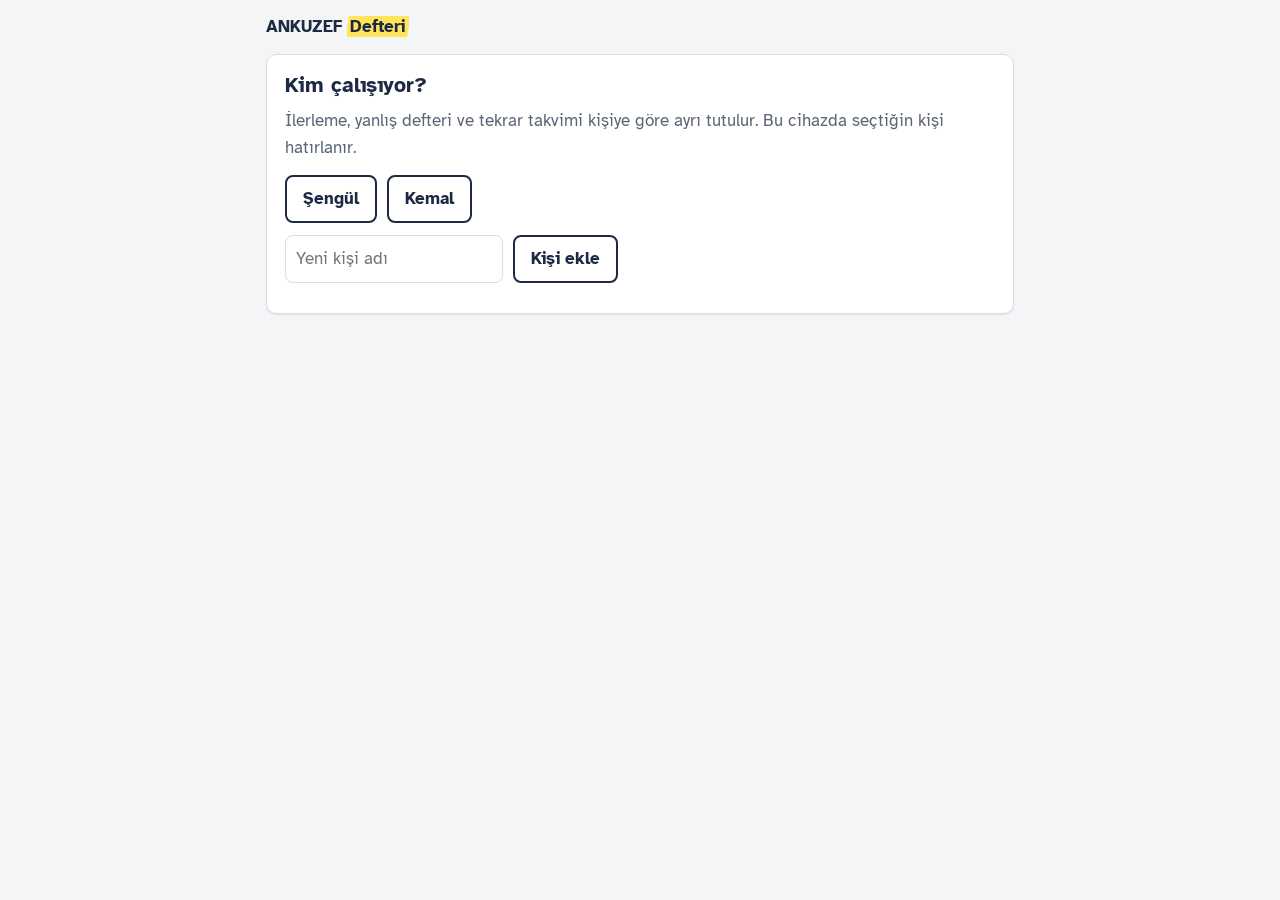
==== public/index.html @ f685be06 "ANKUZEF Defteri: motor, Veri ve İş Analitiği vize (B1–3), çıkmış 2025-26 Güz Vize, 2 tahmini deneme," ====
<!doctype html>
<html lang="tr">
<head>
<meta charset="utf-8">
<meta name="viewport" content="width=device-width, initial-scale=1">
<meta name="robots" content="noindex, nofollow">
<title>ANKUZEF Defteri</title>
<link rel="preconnect" href="https://fonts.googleapis.com"><link rel="preconnect" href="https://fonts.gstatic.com" crossorigin>
<link href="https://fonts.googleapis.com/css2?family=Atkinson+Hyperlegible:ital,wght@0,400;0,700;1,400&display=swap" rel="stylesheet">
<link rel="stylesheet" href="ortak/defter.css">
<script src="ortak/defter.js" defer></script>
</head>
<body data-sayfa="ana"><div id="uygulama"></div></body>
</html>
---- public/ortak/defter.css ----
/* ANKUZEF Defteri — ortak stil
   Fikir: sınav kâğıdındaki fosforlu kalem. Mürekkep mavisi yazı, serin kâğıt zemin,
   sarı fosfor yalnızca doğru cevapta ve vurguda. */
:root {
  --kagit: #f3f5f7;
  --yuzey: #ffffff;
  --murekkep: #1e2a44;
  --soluk: #5b6577;
  --cizgi: #d9dee6;
  --fosfor: #ffe45c;
  --fosfor-koyu: #f2c200;
  --dogru: #1f7a62;
  --dogru-zemin: #e3f3ed;
  --yanlis: #b8392f;
  --yanlis-zemin: #fbe9e7;
  --vurgu: #2f56c7;
  --golge: 0 1px 2px rgba(30, 42, 68, .08);
  --r: 10px;
  color-scheme: light;
}
@media (prefers-color-scheme: dark) {
  :root:not([data-theme="light"]) {
    --kagit: #141922; --yuzey: #1c2330; --murekkep: #e6e9ef; --soluk: #9aa4b5; --cizgi: #2e3747;
    --fosfor: #d9bd2e; --fosfor-koyu: #e8c93a; --dogru: #5cc5a2; --dogru-zemin: #173129;
    --yanlis: #f08a80; --yanlis-zemin: #3a1f1d; --vurgu: #8fa9ff; --golge: none; color-scheme: dark;
  }
}
:root[data-theme="dark"] {
  --kagit: #141922; --yuzey: #1c2330; --murekkep: #e6e9ef; --soluk: #9aa4b5; --cizgi: #2e3747;
  --fosfor: #d9bd2e; --fosfor-koyu: #e8c93a; --dogru: #5cc5a2; --dogru-zemin: #173129;
  --yanlis: #f08a80; --yanlis-zemin: #3a1f1d; --vurgu: #8fa9ff; --golge: none; color-scheme: dark;
}

* { box-sizing: border-box; }
html { -webkit-text-size-adjust: 100%; }
body {
  margin: 0; background: var(--kagit); color: var(--murekkep);
  font-family: "Atkinson Hyperlegible", system-ui, sans-serif; font-size: 17px; line-height: 1.55;
}
a { color: var(--vurgu); }
button, input, select { font: inherit; color: inherit; }
:focus-visible { outline: 3px solid var(--vurgu); outline-offset: 2px; }
h1, h2, h3 { line-height: 1.2; margin: 0 0 .5em; }
h1 { font-size: 1.75rem; } h2 { font-size: 1.3rem; } h3 { font-size: 1.08rem; }
p { margin: 0 0 .8em; }
.sayfa { max-width: 780px; margin: 0 auto; padding: 0 16px 80px; }
.soluk { color: var(--soluk); }
.kucuk { font-size: .9rem; }

/* Üst şerit */
.ust {
  display: flex; align-items: center; gap: 12px; padding: 14px 16px; max-width: 780px; margin: 0 auto;
}
.ust .logo { font-weight: 700; text-decoration: none; color: var(--murekkep); font-size: 1.05rem; }
.ust .logo b { background: linear-gradient(100deg, transparent 2%, var(--fosfor) 4%, var(--fosfor) 96%, transparent 98%); padding: 0 .2em; }
.ust .bosluk { flex: 1; }
.profil-cip {
  border: 1px solid var(--cizgi); background: var(--yuzey); border-radius: 999px; padding: 4px 12px; cursor: pointer;
}

/* Fosfor vurgu: yalnızca anlamlı yerlerde */
.fosfor { background: linear-gradient(100deg, transparent 1%, var(--fosfor) 3%, var(--fosfor) 97%, transparent 99%); padding: 0 .15em; border-radius: 2px; color: #1e2a44; }

/* Kutular */
.kutu { background: var(--yuzey); border: 1px solid var(--cizgi); border-radius: var(--r); padding: 18px; margin: 0 0 16px; box-shadow: var(--golge); }
.satirlar { list-style: none; padding: 0; margin: 0 0 16px; border: 1px solid var(--cizgi); border-radius: var(--r); background: var(--yuzey); overflow: hidden; }
.satirlar > li + li { border-top: 1px solid var(--cizgi); }
.satir { display: flex; align-items: center; gap: 14px; padding: 14px 16px; text-decoration: none; color: inherit; }
.satir:hover { background: color-mix(in srgb, var(--fosfor) 14%, transparent); }
.satir .ad { font-weight: 700; }
.satir .alt { color: var(--soluk); font-size: .9rem; }
.satir .sag { margin-left: auto; text-align: right; white-space: nowrap; font-size: .9rem; color: var(--soluk); }
.satir.kapali { opacity: .55; pointer-events: none; }
.no { display: inline-grid; place-items: center; min-width: 2em; height: 2em; border-radius: 50%; border: 2px solid var(--murekkep); font-weight: 700; }

.cubuk { height: 8px; background: var(--cizgi); border-radius: 4px; overflow: hidden; position: relative; }
.cubuk > i { display: block; height: 100%; background: var(--dogru); }
.hedef { position: relative; height: 14px; background: var(--cizgi); border-radius: 7px; margin: 8px 0 4px; }
.hedef > i { position: absolute; inset: 0 auto 0 0; background: var(--murekkep); border-radius: 7px; }
.hedef > s { position: absolute; top: -5px; bottom: -5px; left: 75%; width: 3px; background: var(--fosfor-koyu); text-decoration: none; }

/* Düğmeler */
.dugme {
  display: inline-flex; align-items: center; justify-content: center; gap: 6px; border: 2px solid var(--murekkep);
  background: var(--murekkep); color: var(--kagit); border-radius: 8px; padding: 9px 16px; font-weight: 700; cursor: pointer; text-decoration: none; min-height: 44px;
}
.dugme.ikincil { background: transparent; color: var(--murekkep); }
.dugme.kucuk { padding: 4px 10px; min-height: 34px; font-size: .9rem; }
.dugme:disabled { opacity: .45; cursor: default; }
.dugmeler { display: flex; flex-wrap: wrap; gap: 10px; margin: 12px 0; }

/* Sekmeler */
.sekmeler { display: flex; gap: 4px; overflow-x: auto; border-bottom: 2px solid var(--cizgi); margin: 0 0 18px; scrollbar-width: none; }
.sekmeler button { border: 0; background: none; padding: 10px 12px; cursor: pointer; white-space: nowrap; color: var(--soluk); border-bottom: 3px solid transparent; margin-bottom: -2px; font-weight: 700; }
.sekmeler button[aria-selected="true"] { color: var(--murekkep); border-bottom-color: var(--murekkep); }

/* Soru */
.soru-ust { display: flex; flex-wrap: wrap; gap: 8px; align-items: center; color: var(--soluk); font-size: .88rem; margin-bottom: 8px; }
.etiket { border: 1px solid var(--cizgi); border-radius: 999px; padding: 1px 9px; background: var(--kagit); }
.etiket.cikmis { border-color: var(--murekkep); color: var(--murekkep); font-weight: 700; }
.etiket.tahmin { border-style: dashed; }
.soru-metin { font-weight: 700; font-size: 1.05rem; margin-bottom: 10px; }
.onculler { list-style: none; padding: 0; margin: 0 0 10px; }
.onculler li { padding: 3px 0 3px 2.2em; text-indent: -2.2em; }
.tablo-sar { overflow-x: auto; margin: 0 0 12px; }
table.veri { border-collapse: collapse; font-size: .95rem; min-width: 50%; }
table.veri th, table.veri td { border: 1px solid var(--cizgi); padding: 5px 9px; text-align: left; }
table.veri th { background: var(--kagit); }
.secenekler { list-style: none; padding: 0; margin: 0; display: grid; gap: 8px; }
.secenek {
  width: 100%; text-align: left; display: flex; gap: 10px; align-items: flex-start; padding: 10px 12px; border: 1.5px solid var(--cizgi);
  border-radius: 8px; background: var(--yuzey); cursor: pointer; min-height: 44px;
}
.secenek .harf { font-weight: 700; min-width: 1.4em; }
.secenek:hover:not(:disabled) { border-color: var(--murekkep); }
.secenek.secili { border-color: var(--murekkep); box-shadow: inset 0 0 0 1px var(--murekkep); }
.secenek:disabled { cursor: default; }
.secenek.dogru-sik .metin { position: relative; z-index: 0; }
.secenek.dogru-sik .metin::before {
  content: ""; position: absolute; z-index: -1; left: -.3em; right: -.3em; top: .05em; bottom: .05em; background: var(--fosfor);
  transform-origin: left center; animation: fosfor .45s ease-out both; border-radius: 3px; transform: skewX(-6deg);
}
.secenek.dogru-sik { border-color: var(--dogru); }
.secenek.dogru-sik .metin, .secenek.dogru-sik .harf { color: #1e2a44; }
.secenek.yanlis-sik { border-color: var(--yanlis); background: var(--yanlis-zemin); }
@keyframes fosfor { from { transform: skewX(-6deg) scaleX(0); } to { transform: skewX(-6deg) scaleX(1); } }
@media (prefers-reduced-motion: reduce) { .secenek.dogru-sik .metin::before { animation: none; } }
.geri { margin-top: 14px; padding: 14px; border-radius: 8px; border-left: 4px solid var(--dogru); background: var(--dogru-zemin); }
.geri.yanlis { border-left-color: var(--yanlis); background: var(--yanlis-zemin); }
.geri h3 { margin: 0 0 6px; }
.geri p:last-child { margin-bottom: 0; }
.not { border-left: 4px solid var(--fosfor-koyu); padding: 8px 12px; background: color-mix(in srgb, var(--fosfor) 18%, transparent); border-radius: 0 6px 6px 0; margin: 10px 0; font-size: .95rem; }
.adimlar { padding-left: 1.4em; margin: 6px 0; }
.adimlar li { margin-bottom: 4px; }
.ilerleme-yazi { display: flex; justify-content: space-between; color: var(--soluk); font-size: .9rem; margin-bottom: 6px; }
.sayac { font-variant-numeric: tabular-nums; font-weight: 700; }
.harita { display: flex; flex-wrap: wrap; gap: 6px; margin: 12px 0; }
.harita button { width: 38px; height: 38px; border-radius: 6px; border: 1.5px solid var(--cizgi); background: var(--yuzey); cursor: pointer; font-weight: 700; }
.harita button.dolu { background: var(--murekkep); color: var(--kagit); border-color: var(--murekkep); }
.harita button.simdi { outline: 3px solid var(--fosfor-koyu); }
.harita button.d { background: var(--dogru-zemin); border-color: var(--dogru); }
.harita button.y { background: var(--yanlis-zemin); border-color: var(--yanlis); }

/* Kart (önce hatırla, sonra aç) */
.kart { background: var(--yuzey); border: 1px solid var(--cizgi); border-radius: var(--r); padding: 22px 18px; min-height: 180px; box-shadow: var(--golge); }
.kart .kart-ad { font-size: 1.35rem; font-weight: 700; margin-bottom: 8px; }
.kart .gizli { color: var(--soluk); font-style: italic; }
.akil { display: inline-block; margin-top: 8px; font-weight: 700; }

/* Özet */
.ozet h3 { margin-top: 1em; }
.ozet ul { padding-left: 1.2em; margin: 0 0 .6em; }
.ozet li { margin-bottom: 4px; }
.sayfa-no { color: var(--soluk); font-size: .85rem; white-space: nowrap; }

/* Formül */
.formul { font-size: 1.12rem; padding: 10px 12px; background: var(--kagit); border-radius: 6px; margin: 6px 0; overflow-x: auto; white-space: nowrap; }
.frac { display: inline-flex; flex-direction: column; vertical-align: middle; text-align: center; margin: 0 .15em; }
.frac > span:first-child { border-bottom: 1.5px solid currentColor; padding: 0 .2em; }
.frac > span:last-child { padding: 0 .2em; }
.kok { border-top: 1.5px solid currentColor; padding: 0 .15em; }

/* Çiftler */
.cift-kutu { display: grid; grid-template-columns: 1fr 1fr; gap: 10px; margin-bottom: 12px; }
.cift-kutu > div { border: 1px solid var(--cizgi); border-radius: 8px; padding: 10px; background: var(--kagit); font-size: .95rem; }
@media (max-width: 560px) { .cift-kutu { grid-template-columns: 1fr; } }

.bos { text-align: center; padding: 30px 10px; color: var(--soluk); }
.girdi { border: 1.5px solid var(--cizgi); border-radius: 8px; padding: 8px 10px; background: var(--yuzey); min-height: 44px; }
label.secim { display: flex; gap: 8px; align-items: center; margin: 6px 0; }
.rapor-tablo td:last-child, .rapor-tablo th:last-child { text-align: right; }
.gizle { display: none !important; }
.alt-bilgi { text-align: center; color: var(--soluk); font-size: .85rem; margin-top: 40px; }

@media print {
  .ust, .dugmeler, .sekmeler, .alt-bilgi, .yazdirma { display: none !important; }
  body { background: #fff; color: #000; font-size: 11pt; }
  .kutu { border: 0; box-shadow: none; padding: 0; }
  .ozet h3 { break-after: avoid; }
}
table.veri caption { caption-side: bottom; text-align: left; padding-top: 4px; }
.dugme:disabled:not(.ikincil) { opacity: 1; }
.ust .logo b { color: #1e2a44; }
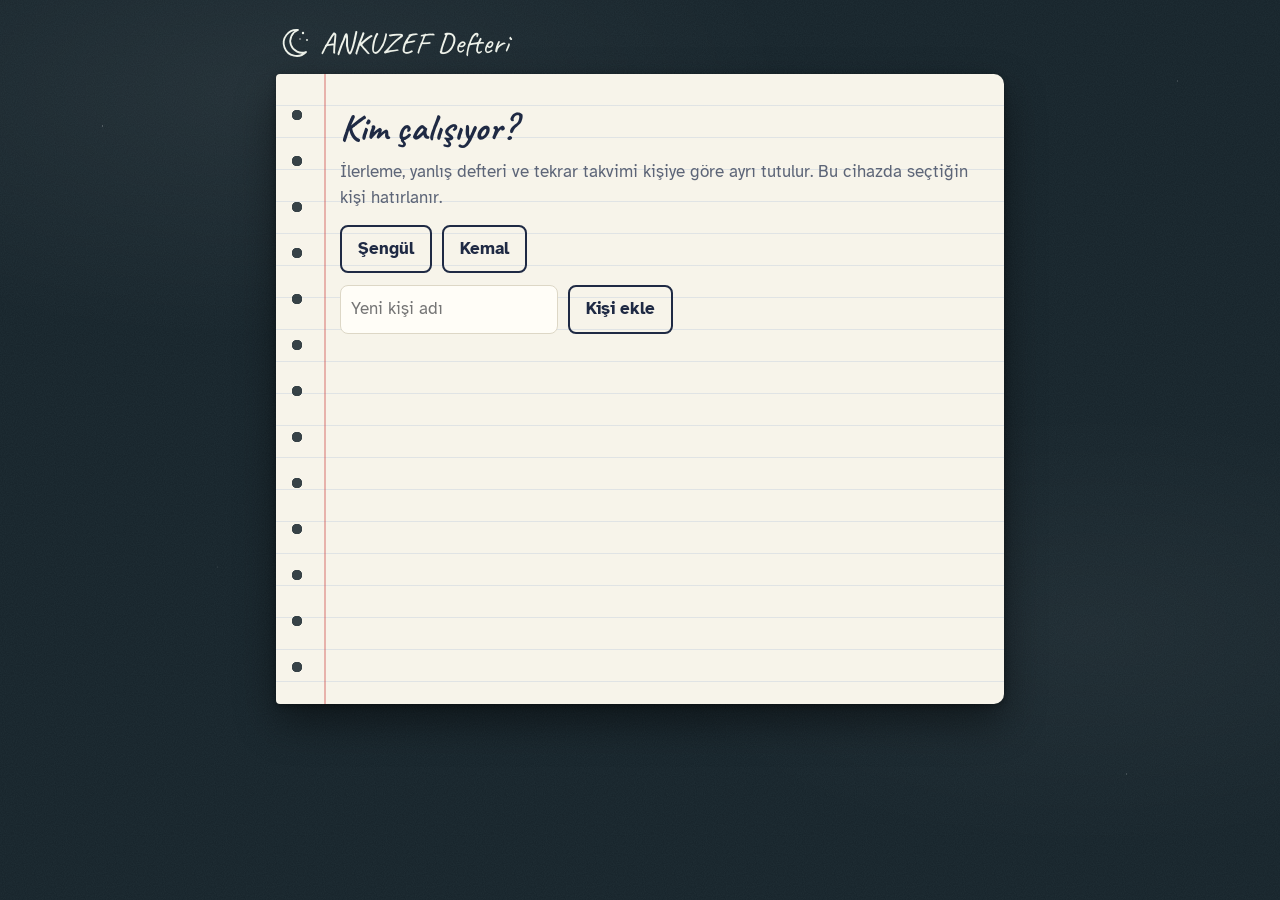
==== commit 95299a17: "Yeni menü ve tahta/defter görünümü; 2025-26 Güz Final, Finalde çıkmış vize soruları, Gözden Geçireli" ====
--- a/public/index.html
+++ b/public/index.html
@@ -5,8 +5,9 @@
 <meta name="viewport" content="width=device-width, initial-scale=1">
 <meta name="robots" content="noindex, nofollow">
 <title>ANKUZEF Defteri</title>
+<meta name="theme-color" content="#15232a">
 <link rel="preconnect" href="https://fonts.googleapis.com"><link rel="preconnect" href="https://fonts.gstatic.com" crossorigin>
-<link href="https://fonts.googleapis.com/css2?family=Atkinson+Hyperlegible:ital,wght@0,400;0,700;1,400&display=swap" rel="stylesheet">
+<link href="https://fonts.googleapis.com/css2?family=Atkinson+Hyperlegible:ital,wght@0,400;0,700;1,400&family=Caveat:wght@600;700&display=swap" rel="stylesheet">
 <link rel="stylesheet" href="ortak/defter.css">
 <script src="ortak/defter.js" defer></script>
 </head>
--- a/public/ortak/defter.css
+++ b/public/ortak/defter.css
@@ -1,79 +1,179 @@
 /* ANKUZEF Defteri — ortak stil
-   Fikir: sınav kâğıdındaki fosforlu kalem. Mürekkep mavisi yazı, serin kâğıt zemin,
-   sarı fosfor yalnızca doğru cevapta ve vurguda. */
+   Fikir: gece, kara tahta ve defter. Menü tahtada tebeşirle yazılı; çalışılan her şey tahtaya
+   iliştirilmiş çizgili bir defter sayfasında. Fosforlu kalem yalnızca doğru cevapta ve vurguda. */
 :root {
-  --kagit: #f3f5f7;
-  --yuzey: #ffffff;
-  --murekkep: #1e2a44;
-  --soluk: #5b6577;
-  --cizgi: #d9dee6;
+  /* tahta (menü, üst bar) */
+  --tahta: #15232a;
+  --tahta-2: #1b2e36;
+  --tebesir: #eef2ea;
+  --tebesir-soluk: #a9bbb6;
+  --tebesir-cizgi: rgba(238, 242, 234, .18);
+  /* defter sayfası */
+  --kagit: #f7f4ea;          /* sayfa zemini */
+  --yuzey: #fffdf7;          /* sayfanın üstündeki kutular */
+  --satir-cizgi: rgba(70, 120, 190, .13);
+  --kenar-cizgi: rgba(205, 70, 70, .38);
+  --murekkep: #1f2a44;
+  --soluk: #5d6577;
+  --cizgi: #ddd7c6;
   --fosfor: #ffe45c;
-  --fosfor-koyu: #f2c200;
+  --fosfor-koyu: #e9b800;
   --dogru: #1f7a62;
-  --dogru-zemin: #e3f3ed;
+  --dogru-zemin: #e2f2e9;
   --yanlis: #b8392f;
-  --yanlis-zemin: #fbe9e7;
+  --yanlis-zemin: #fbe7e3;
   --vurgu: #2f56c7;
   --golge: 0 1px 2px rgba(30, 42, 68, .08);
+  --sayfa-golge: 0 18px 40px rgba(0, 0, 0, .45), 0 2px 6px rgba(0, 0, 0, .3);
   --r: 10px;
+  --el: "Caveat", "Segoe Print", cursive;
   color-scheme: light;
 }
 @media (prefers-color-scheme: dark) {
   :root:not([data-theme="light"]) {
-    --kagit: #141922; --yuzey: #1c2330; --murekkep: #e6e9ef; --soluk: #9aa4b5; --cizgi: #2e3747;
-    --fosfor: #d9bd2e; --fosfor-koyu: #e8c93a; --dogru: #5cc5a2; --dogru-zemin: #173129;
-    --yanlis: #f08a80; --yanlis-zemin: #3a1f1d; --vurgu: #8fa9ff; --golge: none; color-scheme: dark;
+    --tahta: #0d171c; --tahta-2: #13222a;
+    --kagit: #e6e1d3; --yuzey: #efeadd; --cizgi: #cbc3ae; --satir-cizgi: rgba(70, 120, 190, .12);
+    --soluk: #535a69; --dogru-zemin: #d6eadd; --yanlis-zemin: #f1dad5;
   }
 }
 :root[data-theme="dark"] {
-  --kagit: #141922; --yuzey: #1c2330; --murekkep: #e6e9ef; --soluk: #9aa4b5; --cizgi: #2e3747;
-  --fosfor: #d9bd2e; --fosfor-koyu: #e8c93a; --dogru: #5cc5a2; --dogru-zemin: #173129;
-  --yanlis: #f08a80; --yanlis-zemin: #3a1f1d; --vurgu: #8fa9ff; --golge: none; color-scheme: dark;
+  --tahta: #0d171c; --tahta-2: #13222a;
+  --kagit: #e6e1d3; --yuzey: #efeadd; --cizgi: #cbc3ae; --soluk: #535a69; --dogru-zemin: #d6eadd; --yanlis-zemin: #f1dad5;
 }
 
 * { box-sizing: border-box; }
 html { -webkit-text-size-adjust: 100%; }
 body {
-  margin: 0; background: var(--kagit); color: var(--murekkep);
+  margin: 0; color: var(--tebesir); min-height: 100vh;
   font-family: "Atkinson Hyperlegible", system-ui, sans-serif; font-size: 17px; line-height: 1.55;
+  background-color: var(--tahta);
+  /* tebeşir tozu: birkaç yumuşak leke + ince gren */
+  background-image:
+    /* gece: tahtanın üstünde birkaç soluk yıldız */
+    radial-gradient(1.4px 1.4px at 8% 14%, rgba(255, 255, 255, .55), transparent 60%),
+    radial-gradient(1px 1px at 17% 63%, rgba(255, 255, 255, .4), transparent 60%),
+    radial-gradient(1.2px 1.2px at 92% 9%, rgba(255, 255, 255, .5), transparent 60%),
+    radial-gradient(1px 1px at 96% 48%, rgba(255, 255, 255, .35), transparent 60%),
+    radial-gradient(1.3px 1.3px at 88% 86%, rgba(255, 255, 255, .45), transparent 60%),
+    radial-gradient(1px 1px at 4% 92%, rgba(255, 255, 255, .35), transparent 60%),
+    radial-gradient(ellipse 60% 40% at 20% 10%, rgba(255, 255, 255, .05), transparent 70%),
+    radial-gradient(ellipse 50% 35% at 85% 70%, rgba(255, 255, 255, .035), transparent 70%),
+    url("data:image/svg+xml,%3Csvg xmlns='http://www.w3.org/2000/svg' width='160' height='160'%3E%3Cfilter id='n'%3E%3CfeTurbulence type='fractalNoise' baseFrequency='.9' numOctaves='2' stitchTiles='stitch'/%3E%3CfeColorMatrix values='0 0 0 0 1 0 0 0 0 1 0 0 0 0 1 0 0 0 .05 0'/%3E%3C/filter%3E%3Crect width='100%25' height='100%25' filter='url(%23n)'/%3E%3C/svg%3E");
+  background-attachment: fixed;
 }
 a { color: var(--vurgu); }
 button, input, select { font: inherit; color: inherit; }
-:focus-visible { outline: 3px solid var(--vurgu); outline-offset: 2px; }
+:focus-visible { outline: 3px solid var(--fosfor); outline-offset: 2px; }
 h1, h2, h3 { line-height: 1.2; margin: 0 0 .5em; }
-h1 { font-size: 1.75rem; } h2 { font-size: 1.3rem; } h3 { font-size: 1.08rem; }
+h1 { font-size: 1.7rem; } h2 { font-size: 1.28rem; } h3 { font-size: 1.06rem; }
 p { margin: 0 0 .8em; }
-.sayfa { max-width: 780px; margin: 0 auto; padding: 0 16px 80px; }
 .soluk { color: var(--soluk); }
 .kucuk { font-size: .9rem; }
-
-/* Üst şerit */
-.ust {
-  display: flex; align-items: center; gap: 12px; padding: 14px 16px; max-width: 780px; margin: 0 auto;
-}
-.ust .logo { font-weight: 700; text-decoration: none; color: var(--murekkep); font-size: 1.05rem; }
-.ust .logo b { background: linear-gradient(100deg, transparent 2%, var(--fosfor) 4%, var(--fosfor) 96%, transparent 98%); padding: 0 .2em; }
-.ust .bosluk { flex: 1; }
-.profil-cip {
-  border: 1px solid var(--cizgi); background: var(--yuzey); border-radius: 999px; padding: 4px 12px; cursor: pointer;
-}
-
-/* Fosfor vurgu: yalnızca anlamlı yerlerde */
-.fosfor { background: linear-gradient(100deg, transparent 1%, var(--fosfor) 3%, var(--fosfor) 97%, transparent 99%); padding: 0 .15em; border-radius: 2px; color: #1e2a44; }
-
-/* Kutular */
+.gizle { display: none !important; }
+
+/* ===================== Kabuk: tahta menü + defter sayfası ===================== */
+.kabuk { display: grid; grid-template-columns: 290px minmax(0, 1fr); min-height: 100vh; }
+.menu {
+  position: sticky; top: 0; height: 100vh; overflow-y: auto; padding: 22px 18px 30px;
+  border-right: 6px solid #5a3d27; /* tahta çerçevesi */
+  box-shadow: inset -1px 0 0 rgba(255, 255, 255, .06);
+  scrollbar-width: thin; scrollbar-color: var(--tebesir-cizgi) transparent;
+}
+.marka { display: flex; align-items: center; gap: 10px; color: var(--tebesir); text-decoration: none; margin-bottom: 4px; }
+.marka svg { flex: none; }
+.marka span { font-family: var(--el); font-size: 1.9rem; line-height: 1; }
+.marka-alt { color: var(--tebesir-soluk); font-size: .88rem; margin: 0 0 14px 2px; }
+.kapsam-sec { display: flex; gap: 6px; margin: 0 0 16px; }
+.kapsam-sec button {
+  flex: 1; border: 1.5px dashed var(--tebesir-cizgi); background: transparent; color: var(--tebesir-soluk);
+  border-radius: 8px; padding: 6px 4px; cursor: pointer; font-weight: 700;
+}
+.kapsam-sec button[aria-pressed="true"] { border-style: solid; border-color: var(--tebesir); color: var(--tebesir); background: rgba(255, 255, 255, .06); }
+
+.menu nav ol, .menu nav ul { list-style: none; margin: 0; padding: 0; }
+.menu-grup { color: var(--tebesir-soluk); font-size: .8rem; margin: 18px 0 4px 8px; letter-spacing: .02em; }
+.mi {
+  display: flex; align-items: center; gap: 10px; padding: 8px 8px; border-radius: 8px;
+  color: var(--tebesir); text-decoration: none; font-weight: 700; min-height: 42px;
+}
+.mi:hover { background: rgba(255, 255, 255, .06); }
+.mi .mno {
+  flex: none; width: 30px; height: 30px; display: grid; place-items: center; border-radius: 50%;
+  border: 1.6px solid var(--tebesir); font-family: var(--el); font-size: 1.25rem; line-height: 1;
+}
+.mi .mno.ikon { border-style: dashed; border-color: var(--tebesir-cizgi); font-family: inherit; font-size: .95rem; }
+.mi .msay { margin-left: auto; font-size: .78rem; font-weight: 700; color: #15232a; background: var(--fosfor); border-radius: 999px; padding: 0 7px; }
+.mi[aria-current="page"] { background: rgba(255, 228, 92, .14); }
+.mi[aria-current="page"] .mno { background: var(--fosfor); color: #15232a; border-color: var(--fosfor); }
+.mi.bitti .mno::after { content: ""; }
+.alt-menu { margin: 2px 0 6px 48px !important; border-left: 1.5px solid var(--tebesir-cizgi); }
+.alt-menu a {
+  display: flex; gap: 8px; align-items: center; padding: 5px 10px; color: var(--tebesir-soluk); text-decoration: none; font-size: .93rem; border-radius: 0 6px 6px 0;
+}
+.alt-menu a:hover { color: var(--tebesir); background: rgba(255, 255, 255, .05); }
+.alt-menu a[aria-current="page"] { color: var(--tebesir); font-weight: 700; box-shadow: inset 3px 0 0 var(--fosfor); }
+.alt-menu .tik { margin-left: auto; color: var(--fosfor); font-size: .85rem; }
+.menu-alt { margin-top: 22px; padding-top: 12px; border-top: 1px dashed var(--tebesir-cizgi); font-size: .85rem; color: var(--tebesir-soluk); }
+.menu-alt button { background: none; border: 1.5px solid var(--tebesir-cizgi); color: var(--tebesir); border-radius: 999px; padding: 3px 12px; cursor: pointer; }
+
+/* üst bar (yalnız telefonda) */
+.ust-bar { display: none; }
+.ana { min-width: 0; padding: 28px 28px 60px; }
+
+/* Defter sayfası */
+.defter {
+  position: relative; max-width: 860px; margin: 0 auto; color: var(--murekkep);
+  background-color: var(--kagit);
+  background-image: linear-gradient(to bottom, transparent 31px, var(--satir-cizgi) 31px, var(--satir-cizgi) 32px);
+  background-size: 100% 32px;
+  border-radius: 4px 10px 10px 4px; box-shadow: var(--sayfa-golge);
+  padding: 34px 36px 46px 70px; min-height: 70vh;
+}
+.defter::before { /* kırmızı kenar çizgisi */
+  content: ""; position: absolute; top: 0; bottom: 0; left: 48px; width: 1.5px; background: var(--kenar-cizgi);
+}
+.defter::after { /* spiral delikleri */
+  content: ""; position: absolute; top: 18px; bottom: 18px; left: 14px; width: 14px;
+  background: radial-gradient(circle, var(--tahta) 0 5px, transparent 5.5px) 0 0 / 14px 46px repeat-y;
+  opacity: .85;
+}
+.defter > * { position: relative; }
+.defter h1 { font-family: var(--el); font-size: 2.35rem; font-weight: 700; line-height: 1.05; margin-bottom: .3em; }
+
+/* Ana sayfa (ders listesi) kabuksuz */
+.tek { max-width: 760px; margin: 0 auto; padding: 26px 16px 60px; }
+.tek .marka { margin-bottom: 14px; }
+.tek .defter { padding-left: 64px; }
+
+/* ===================== Sayfa içi bileşenler ===================== */
 .kutu { background: var(--yuzey); border: 1px solid var(--cizgi); border-radius: var(--r); padding: 18px; margin: 0 0 16px; box-shadow: var(--golge); }
 .satirlar { list-style: none; padding: 0; margin: 0 0 16px; border: 1px solid var(--cizgi); border-radius: var(--r); background: var(--yuzey); overflow: hidden; }
 .satirlar > li + li { border-top: 1px solid var(--cizgi); }
-.satir { display: flex; align-items: center; gap: 14px; padding: 14px 16px; text-decoration: none; color: inherit; }
-.satir:hover { background: color-mix(in srgb, var(--fosfor) 14%, transparent); }
+.satir { display: flex; align-items: center; gap: 14px; padding: 14px 16px; text-decoration: none; color: inherit; width: 100%; border: 0; background: none; text-align: left; font: inherit; cursor: pointer; }
+.satir:hover { background: color-mix(in srgb, var(--fosfor) 16%, transparent); }
 .satir .ad { font-weight: 700; }
 .satir .alt { color: var(--soluk); font-size: .9rem; }
 .satir .sag { margin-left: auto; text-align: right; white-space: nowrap; font-size: .9rem; color: var(--soluk); }
 .satir.kapali { opacity: .55; pointer-events: none; }
-.no { display: inline-grid; place-items: center; min-width: 2em; height: 2em; border-radius: 50%; border: 2px solid var(--murekkep); font-weight: 700; }
-
-.cubuk { height: 8px; background: var(--cizgi); border-radius: 4px; overflow: hidden; position: relative; }
+.no { display: inline-grid; place-items: center; min-width: 2em; height: 2em; border-radius: 50%; border: 2px solid var(--murekkep); font-weight: 700; flex: none; }
+
+/* Çalışma yolu (ana sayfa) */
+.yol { list-style: none; margin: 0 0 22px; padding: 0; display: grid; gap: 10px; counter-reset: yol; }
+.yol li a {
+  display: grid; grid-template-columns: 52px 1fr auto; gap: 14px; align-items: center; padding: 14px 16px;
+  background: var(--yuzey); border: 1px solid var(--cizgi); border-radius: var(--r); text-decoration: none; color: inherit; box-shadow: var(--golge);
+}
+.yol li a:hover { border-color: var(--murekkep); }
+.yol .yno { width: 46px; height: 46px; border-radius: 50%; border: 2px solid var(--murekkep); display: grid; place-items: center; font-family: var(--el); font-size: 1.7rem; font-weight: 700; }
+.yol .simdi .yno { background: var(--fosfor); border-color: var(--fosfor-koyu); }
+.yol .tamam .yno { background: var(--dogru); border-color: var(--dogru); color: #fff; }
+.yol .yad { font-weight: 700; font-size: 1.08rem; }
+.yol .yalt { color: var(--soluk); font-size: .9rem; }
+.yol .ysag { text-align: right; font-size: .85rem; color: var(--soluk); min-width: 84px; }
+.yol .ysag .cubuk { margin-top: 6px; }
+.etiket-simdi { display: inline-block; background: var(--fosfor); color: #1f2a44; font-weight: 700; font-size: .78rem; border-radius: 999px; padding: 0 8px; margin-left: 6px; vertical-align: middle; }
+
+.cubuk { height: 8px; background: var(--cizgi); border-radius: 4px; overflow: hidden; position: relative; display: block; }
 .cubuk > i { display: block; height: 100%; background: var(--dogru); }
 .hedef { position: relative; height: 14px; background: var(--cizgi); border-radius: 7px; margin: 8px 0 4px; }
 .hedef > i { position: absolute; inset: 0 auto 0 0; background: var(--murekkep); border-radius: 7px; }
@@ -86,30 +186,42 @@
 }
 .dugme.ikincil { background: transparent; color: var(--murekkep); }
 .dugme.kucuk { padding: 4px 10px; min-height: 34px; font-size: .9rem; }
+.dugme.fosfor-d { background: var(--fosfor); border-color: var(--fosfor-koyu); color: #1f2a44; }
 .dugme:disabled { opacity: .45; cursor: default; }
+.dugme:disabled:not(.ikincil) { opacity: 1; }
 .dugmeler { display: flex; flex-wrap: wrap; gap: 10px; margin: 12px 0; }
 
-/* Sekmeler */
-.sekmeler { display: flex; gap: 4px; overflow-x: auto; border-bottom: 2px solid var(--cizgi); margin: 0 0 18px; scrollbar-width: none; }
-.sekmeler button { border: 0; background: none; padding: 10px 12px; cursor: pointer; white-space: nowrap; color: var(--soluk); border-bottom: 3px solid transparent; margin-bottom: -2px; font-weight: 700; }
-.sekmeler button[aria-selected="true"] { color: var(--murekkep); border-bottom-color: var(--murekkep); }
+/* Bölüm adımları (stepper) */
+.adimlar-serit { display: flex; gap: 6px; overflow-x: auto; margin: 6px 0 20px; padding: 4px 2px 8px; scrollbar-width: thin; }
+.adimlar-serit a {
+  flex: none; display: flex; align-items: center; gap: 8px; padding: 6px 12px 6px 6px; border-radius: 999px; text-decoration: none; color: var(--murekkep);
+  border: 1.5px solid var(--cizgi); background: var(--yuzey); font-weight: 700; font-size: .92rem;
+}
+.adimlar-serit a .ano { width: 26px; height: 26px; border-radius: 50%; display: grid; place-items: center; border: 1.5px solid var(--murekkep); font-size: .82rem; }
+.adimlar-serit a.tamam .ano { background: var(--dogru); border-color: var(--dogru); color: #fff; }
+.adimlar-serit a[aria-current="step"] { border-color: var(--murekkep); background: color-mix(in srgb, var(--fosfor) 45%, var(--yuzey)); }
+.siradaki { display: flex; justify-content: flex-end; margin-top: 18px; }
 
 /* Soru */
 .soru-ust { display: flex; flex-wrap: wrap; gap: 8px; align-items: center; color: var(--soluk); font-size: .88rem; margin-bottom: 8px; }
 .etiket { border: 1px solid var(--cizgi); border-radius: 999px; padding: 1px 9px; background: var(--kagit); }
 .etiket.cikmis { border-color: var(--murekkep); color: var(--murekkep); font-weight: 700; }
+.etiket.gozden { border-color: var(--vurgu); color: var(--vurgu); font-weight: 700; }
 .etiket.tahmin { border-style: dashed; }
 .soru-metin { font-weight: 700; font-size: 1.05rem; margin-bottom: 10px; }
+.soru-metin p { margin: 6px 0 0; }
+svg.sebeke { display: block; width: 100%; max-width: 460px; height: auto; margin: 4px 0 10px; color: var(--murekkep); font-weight: 400; }
 .onculler { list-style: none; padding: 0; margin: 0 0 10px; }
 .onculler li { padding: 3px 0 3px 2.2em; text-indent: -2.2em; }
 .tablo-sar { overflow-x: auto; margin: 0 0 12px; }
-table.veri { border-collapse: collapse; font-size: .95rem; min-width: 50%; }
+table.veri { border-collapse: collapse; font-size: .95rem; min-width: 50%; background: var(--yuzey); }
 table.veri th, table.veri td { border: 1px solid var(--cizgi); padding: 5px 9px; text-align: left; }
 table.veri th { background: var(--kagit); }
+table.veri caption { caption-side: bottom; text-align: left; padding-top: 4px; }
 .secenekler { list-style: none; padding: 0; margin: 0; display: grid; gap: 8px; }
 .secenek {
   width: 100%; text-align: left; display: flex; gap: 10px; align-items: flex-start; padding: 10px 12px; border: 1.5px solid var(--cizgi);
-  border-radius: 8px; background: var(--yuzey); cursor: pointer; min-height: 44px;
+  border-radius: 8px; background: var(--yuzey); cursor: pointer; min-height: 44px; color: var(--murekkep);
 }
 .secenek .harf { font-weight: 700; min-width: 1.4em; }
 .secenek:hover:not(:disabled) { border-color: var(--murekkep); }
@@ -121,63 +233,83 @@
   transform-origin: left center; animation: fosfor .45s ease-out both; border-radius: 3px; transform: skewX(-6deg);
 }
 .secenek.dogru-sik { border-color: var(--dogru); }
-.secenek.dogru-sik .metin, .secenek.dogru-sik .harf { color: #1e2a44; }
 .secenek.yanlis-sik { border-color: var(--yanlis); background: var(--yanlis-zemin); }
 @keyframes fosfor { from { transform: skewX(-6deg) scaleX(0); } to { transform: skewX(-6deg) scaleX(1); } }
-@media (prefers-reduced-motion: reduce) { .secenek.dogru-sik .metin::before { animation: none; } }
+@media (prefers-reduced-motion: reduce) { .secenek.dogru-sik .metin::before { animation: none; } .menu { transition: none !important; } }
 .geri { margin-top: 14px; padding: 14px; border-radius: 8px; border-left: 4px solid var(--dogru); background: var(--dogru-zemin); }
 .geri.yanlis { border-left-color: var(--yanlis); background: var(--yanlis-zemin); }
 .geri h3 { margin: 0 0 6px; }
 .geri p:last-child { margin-bottom: 0; }
-.not { border-left: 4px solid var(--fosfor-koyu); padding: 8px 12px; background: color-mix(in srgb, var(--fosfor) 18%, transparent); border-radius: 0 6px 6px 0; margin: 10px 0; font-size: .95rem; }
+.not { border-left: 4px solid var(--fosfor-koyu); padding: 8px 12px; background: color-mix(in srgb, var(--fosfor) 22%, var(--yuzey)); border-radius: 0 6px 6px 0; margin: 10px 0; font-size: .95rem; }
 .adimlar { padding-left: 1.4em; margin: 6px 0; }
 .adimlar li { margin-bottom: 4px; }
-.ilerleme-yazi { display: flex; justify-content: space-between; color: var(--soluk); font-size: .9rem; margin-bottom: 6px; }
+.ilerleme-yazi { display: flex; justify-content: space-between; gap: 10px; color: var(--soluk); font-size: .9rem; margin-bottom: 6px; }
 .sayac { font-variant-numeric: tabular-nums; font-weight: 700; }
 .harita { display: flex; flex-wrap: wrap; gap: 6px; margin: 12px 0; }
-.harita button { width: 38px; height: 38px; border-radius: 6px; border: 1.5px solid var(--cizgi); background: var(--yuzey); cursor: pointer; font-weight: 700; }
+.harita button { width: 38px; height: 38px; border-radius: 6px; border: 1.5px solid var(--cizgi); background: var(--yuzey); cursor: pointer; font-weight: 700; color: var(--murekkep); }
 .harita button.dolu { background: var(--murekkep); color: var(--kagit); border-color: var(--murekkep); }
 .harita button.simdi { outline: 3px solid var(--fosfor-koyu); }
-.harita button.d { background: var(--dogru-zemin); border-color: var(--dogru); }
-.harita button.y { background: var(--yanlis-zemin); border-color: var(--yanlis); }
-
-/* Kart (önce hatırla, sonra aç) */
+
+/* Kart */
 .kart { background: var(--yuzey); border: 1px solid var(--cizgi); border-radius: var(--r); padding: 22px 18px; min-height: 180px; box-shadow: var(--golge); }
 .kart .kart-ad { font-size: 1.35rem; font-weight: 700; margin-bottom: 8px; }
 .kart .gizli { color: var(--soluk); font-style: italic; }
 .akil { display: inline-block; margin-top: 8px; font-weight: 700; }
-
-/* Özet */
+.fosfor { background: linear-gradient(100deg, transparent 1%, var(--fosfor) 3%, var(--fosfor) 97%, transparent 99%); padding: 0 .15em; border-radius: 2px; color: #1e2a44; }
+
+/* Özet ve formül */
 .ozet h3 { margin-top: 1em; }
 .ozet ul { padding-left: 1.2em; margin: 0 0 .6em; }
 .ozet li { margin-bottom: 4px; }
-.sayfa-no { color: var(--soluk); font-size: .85rem; white-space: nowrap; }
-
-/* Formül */
+.sayfa-no { color: var(--soluk); font-size: .85rem; white-space: nowrap; font-weight: 400; }
 .formul { font-size: 1.12rem; padding: 10px 12px; background: var(--kagit); border-radius: 6px; margin: 6px 0; overflow-x: auto; white-space: nowrap; }
 .frac { display: inline-flex; flex-direction: column; vertical-align: middle; text-align: center; margin: 0 .15em; }
 .frac > span:first-child { border-bottom: 1.5px solid currentColor; padding: 0 .2em; }
 .frac > span:last-child { padding: 0 .2em; }
 .kok { border-top: 1.5px solid currentColor; padding: 0 .15em; }
-
-/* Çiftler */
 .cift-kutu { display: grid; grid-template-columns: 1fr 1fr; gap: 10px; margin-bottom: 12px; }
-.cift-kutu > div { border: 1px solid var(--cizgi); border-radius: 8px; padding: 10px; background: var(--kagit); font-size: .95rem; }
-@media (max-width: 560px) { .cift-kutu { grid-template-columns: 1fr; } }
+.cift-kutu > div { border: 1px solid var(--cizgi); border-radius: 8px; padding: 10px; background: var(--yuzey); font-size: .95rem; }
 
 .bos { text-align: center; padding: 30px 10px; color: var(--soluk); }
-.girdi { border: 1.5px solid var(--cizgi); border-radius: 8px; padding: 8px 10px; background: var(--yuzey); min-height: 44px; }
+.girdi { border: 1.5px solid var(--cizgi); border-radius: 8px; padding: 8px 10px; background: var(--yuzey); min-height: 44px; color: var(--murekkep); }
 label.secim { display: flex; gap: 8px; align-items: center; margin: 6px 0; }
 .rapor-tablo td:last-child, .rapor-tablo th:last-child { text-align: right; }
-.gizle { display: none !important; }
-.alt-bilgi { text-align: center; color: var(--soluk); font-size: .85rem; margin-top: 40px; }
+.alt-bilgi { text-align: center; color: var(--soluk); font-size: .85rem; margin-top: 30px; }
+.geri-link { display: inline-block; margin-bottom: 6px; font-size: .92rem; }
+
+/* ===================== Telefon ===================== */
+@media (max-width: 899px) {
+  .kabuk { display: block; }
+  .ust-bar {
+    display: flex; align-items: center; gap: 10px; position: sticky; top: 0; z-index: 20; padding: 10px 12px;
+    background: var(--tahta); border-bottom: 4px solid #5a3d27;
+  }
+  .ust-bar .menu-ac { border: 1.5px solid var(--tebesir); background: transparent; color: var(--tebesir); border-radius: 8px; padding: 6px 12px; font-weight: 700; cursor: pointer; min-height: 40px; }
+  .ust-bar .baslik { font-family: var(--el); font-size: 1.5rem; flex: 1; white-space: nowrap; overflow: hidden; text-overflow: ellipsis; }
+  .menu {
+    position: fixed; z-index: 40; inset: 0 auto 0 0; width: min(320px, 86vw); height: 100%; background-color: var(--tahta);
+    transform: translateX(-102%); transition: transform .22s ease; box-shadow: 8px 0 30px rgba(0, 0, 0, .5);
+  }
+  .menu.acik { transform: none; }
+  .perde { position: fixed; inset: 0; z-index: 30; background: rgba(0, 0, 0, .5); }
+  .ana { padding: 12px 8px 40px; }
+  .defter { padding: 22px 16px 34px 40px; border-radius: 4px 8px 8px 4px; }
+  .defter::before { left: 28px; }
+  .defter::after { left: 7px; width: 12px; background-size: 12px 42px; background-image: radial-gradient(circle, var(--tahta) 0 4px, transparent 4.5px); }
+  .defter h1 { font-size: 2rem; }
+  .tek .defter { padding-left: 40px; }
+  .cift-kutu { grid-template-columns: 1fr; }
+  .yol li a { grid-template-columns: 44px 1fr; }
+  .yol .yno { width: 40px; height: 40px; font-size: 1.45rem; }
+  .yol .ysag { grid-column: 2; text-align: left; }
+}
 
 @media print {
-  .ust, .dugmeler, .sekmeler, .alt-bilgi, .yazdirma { display: none !important; }
+  .menu, .ust-bar, .dugmeler, .adimlar-serit, .alt-bilgi, .yazdirma, .siradaki { display: none !important; }
   body { background: #fff; color: #000; font-size: 11pt; }
+  .kabuk { display: block; }
+  .ana { padding: 0; }
+  .defter { box-shadow: none; background: #fff; padding: 0; }
+  .defter::before, .defter::after { display: none; }
   .kutu { border: 0; box-shadow: none; padding: 0; }
-  .ozet h3 { break-after: avoid; }
-}
-table.veri caption { caption-side: bottom; text-align: left; padding-top: 4px; }
-.dugme:disabled:not(.ikincil) { opacity: 1; }
-.ust .logo b { color: #1e2a44; }
+}
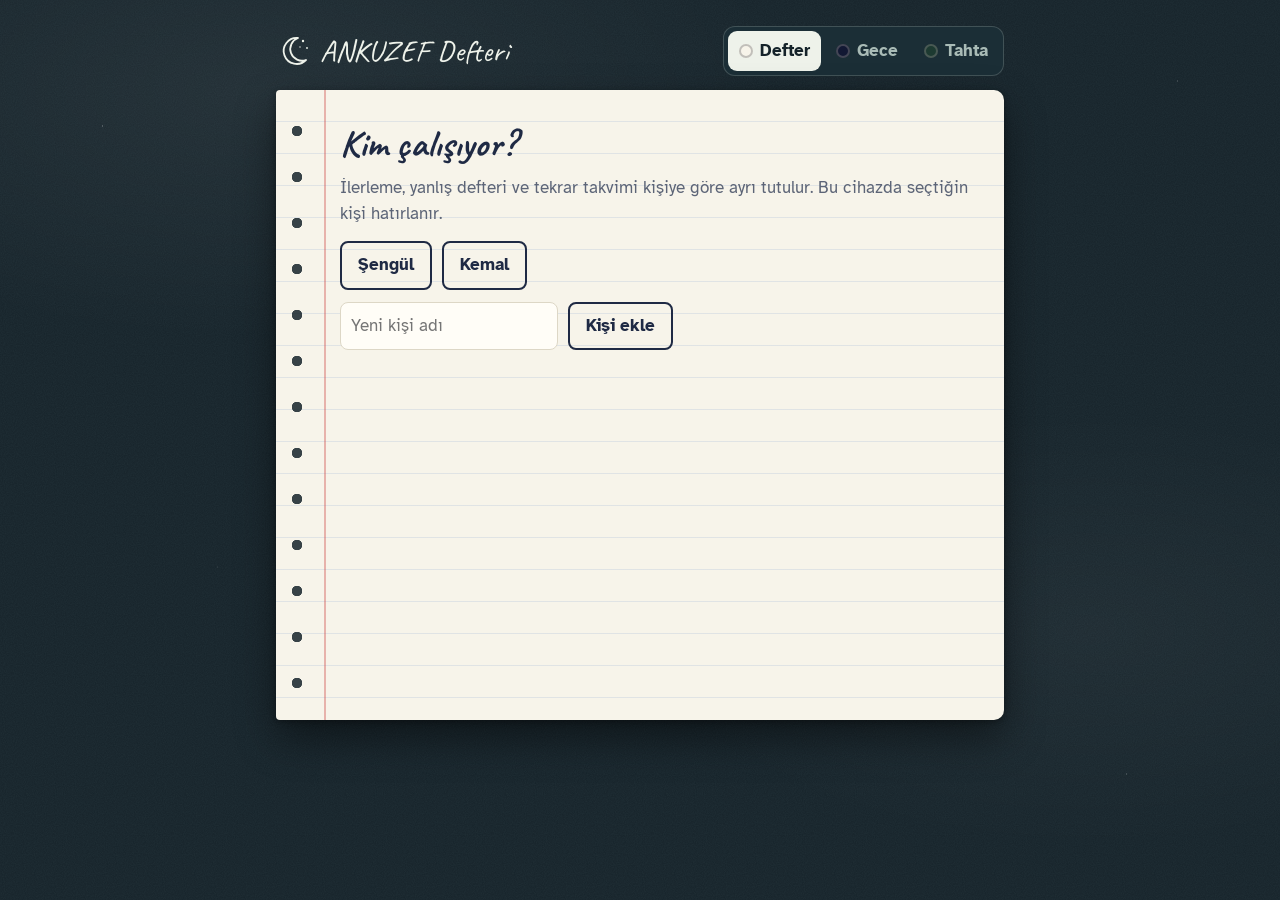
==== commit b6d49a05: "Temalar: Defter (mevcut, varsayılan) + Gece ve Tahta; seçici ana sayfada ve Ayarlar'da Seçim cihaz g" ====
--- a/public/index.html
+++ b/public/index.html
@@ -8,6 +8,7 @@
 <meta name="theme-color" content="#15232a">
 <link rel="preconnect" href="https://fonts.googleapis.com"><link rel="preconnect" href="https://fonts.gstatic.com" crossorigin>
 <link href="https://fonts.googleapis.com/css2?family=Atkinson+Hyperlegible:ital,wght@0,400;0,700;1,400&family=Caveat:wght@600;700&display=swap" rel="stylesheet">
+<script>try{var t=JSON.parse(localStorage.getItem("ankuzef:tema"));if(t==="gece"||t==="tahta")document.documentElement.dataset.tema=t}catch(e){}</script>
 <link rel="stylesheet" href="ortak/defter.css">
 <script src="ortak/defter.js" defer></script>
 </head>
--- a/public/ortak/defter.css
+++ b/public/ortak/defter.css
@@ -41,6 +41,48 @@
   --kagit: #e6e1d3; --yuzey: #efeadd; --cizgi: #cbc3ae; --soluk: #535a69; --dogru-zemin: #d6eadd; --yanlis-zemin: #f1dad5;
 }
 
+/* ---------- Seçilebilir temalar (Ayarlar / ana sayfa; Ela'nın defterindeki Gece ve Tahta) ----------
+   Varsayılan "Defter": yukarıdaki değerler (tahta menü + açık defter sayfası, cihaz koyu moddaysa kısılmış).
+   "Gece" ve "Tahta": her şey koyu, defter sayfası da koyu; yazı tebeşir rengi. data-tema <html>'de. */
+:root[data-tema="gece"] {
+  color-scheme: dark;
+  --tahta: #121833; --tahta-2: #1a2247; --cerceve: #2b355e;
+  --tebesir: #eef1fb; --tebesir-soluk: #a6b0d4; --tebesir-cizgi: rgba(238, 241, 251, .2);
+  --kagit: #1d2547; --yuzey: #242e57; --satir-cizgi: rgba(166, 176, 212, .1); --kenar-cizgi: rgba(255, 128, 128, .4);
+  --murekkep: #eef1fb; --soluk: #a6b0d4; --cizgi: #36427a;
+  --dogru: #4cc59a; --dogru-zemin: #173d3f; --yanlis: #ff8f80; --yanlis-zemin: #43233a; --vurgu: #9db8ff;
+  --golge: 0 1px 2px rgba(0, 0, 0, .3); --sayfa-golge: 0 18px 40px rgba(0, 0, 0, .6), 0 2px 6px rgba(0, 0, 0, .4);
+  --zemin-desen: radial-gradient(1px 1px at 20px 30px, rgba(255, 255, 255, .5), transparent), radial-gradient(1.4px 1.4px at 90px 110px, rgba(255, 255, 255, .5), transparent),
+    radial-gradient(1px 1px at 150px 60px, rgba(255, 255, 255, .3), transparent), radial-gradient(1.2px 1.2px at 60px 160px, rgba(255, 255, 255, .35), transparent);
+  --zemin-boyut: 190px 190px;
+}
+:root[data-tema="tahta"] {
+  color-scheme: dark;
+  --tahta: #1d3a31; --tahta-2: #24483d; --cerceve: #5a3d27;
+  --tebesir: #f1f5ee; --tebesir-soluk: #b5cbbf; --tebesir-cizgi: rgba(241, 245, 238, .2);
+  --kagit: #24483d; --yuzey: #2a5347; --satir-cizgi: rgba(241, 245, 238, .07); --kenar-cizgi: rgba(255, 150, 140, .4);
+  --murekkep: #f1f5ee; --soluk: #b5cbbf; --cizgi: #3d6a5c;
+  --dogru: #7fd9a8; --dogru-zemin: #1c5c46; --yanlis: #ffa293; --yanlis-zemin: #50322c; --vurgu: #a8d1ff;
+  --golge: 0 1px 2px rgba(0, 0, 0, .3); --sayfa-golge: 0 18px 40px rgba(0, 0, 0, .5), 0 2px 6px rgba(0, 0, 0, .35);
+  --zemin-desen: repeating-linear-gradient(115deg, rgba(255, 255, 255, .05) 0 2px, transparent 2px 46px), repeating-linear-gradient(25deg, rgba(255, 255, 255, .03) 0 1px, transparent 1px 31px);
+  --zemin-boyut: auto;
+}
+:root[data-tema="gece"] body, :root[data-tema="tahta"] body { background-image: var(--zemin-desen); background-size: var(--zemin-boyut); }
+:root[data-tema="gece"] .menu, :root[data-tema="tahta"] .menu { border-right-color: var(--cerceve); }
+/* koyu sayfada fosforun üstündeki yazı koyu kalsın */
+:root[data-tema="gece"] .secenek.dogru-sik .metin, :root[data-tema="tahta"] .secenek.dogru-sik .metin,
+:root[data-tema="gece"] .yol .simdi .yno, :root[data-tema="tahta"] .yol .simdi .yno { color: #1f2a44; }
+:root[data-tema="gece"] .adimlar-serit a[aria-current="step"], :root[data-tema="tahta"] .adimlar-serit a[aria-current="step"] { background: color-mix(in srgb, var(--fosfor) 22%, var(--yuzey)); }
+:root[data-tema="gece"] .not, :root[data-tema="tahta"] .not { background: color-mix(in srgb, var(--fosfor) 12%, var(--yuzey)); }
+
+/* tema seçici */
+.temalar { display: inline-flex; gap: 4px; padding: 4px; border-radius: 12px; background: var(--tahta-2); border: 1px solid var(--tebesir-cizgi); }
+.temalar button { display: flex; align-items: center; gap: 7px; padding: 7px 11px; border: 0; border-radius: 9px; background: transparent; color: var(--tebesir-soluk); font-weight: 700; cursor: pointer; min-height: 36px; }
+.temalar button[aria-pressed="true"] { background: var(--tebesir); color: var(--tahta); }
+.temalar i { width: 14px; height: 14px; border-radius: 50%; display: inline-block; box-shadow: inset 0 0 0 2px rgba(127, 127, 127, .45); }
+.tek .ust-satir { display: flex; justify-content: space-between; align-items: center; gap: 10px; flex-wrap: wrap; margin-bottom: 14px; }
+.tek .ust-satir .marka { margin-bottom: 0; }
+
 * { box-sizing: border-box; }
 html { -webkit-text-size-adjust: 100%; }
 body {
@@ -75,7 +117,7 @@
 .kabuk { display: grid; grid-template-columns: 290px minmax(0, 1fr); min-height: 100vh; }
 .menu {
   position: sticky; top: 0; height: 100vh; overflow-y: auto; padding: 22px 18px 30px;
-  border-right: 6px solid #5a3d27; /* tahta çerçevesi */
+  border-right: 6px solid var(--cerceve, #5a3d27); /* tahta çerçevesi */
   box-shadow: inset -1px 0 0 rgba(255, 255, 255, .06);
   scrollbar-width: thin; scrollbar-color: var(--tebesir-cizgi) transparent;
 }
@@ -282,7 +324,7 @@
   .kabuk { display: block; }
   .ust-bar {
     display: flex; align-items: center; gap: 10px; position: sticky; top: 0; z-index: 20; padding: 10px 12px;
-    background: var(--tahta); border-bottom: 4px solid #5a3d27;
+    background: var(--tahta); border-bottom: 4px solid var(--cerceve, #5a3d27);
   }
   .ust-bar .menu-ac { border: 1.5px solid var(--tebesir); background: transparent; color: var(--tebesir); border-radius: 8px; padding: 6px 12px; font-weight: 700; cursor: pointer; min-height: 40px; }
   .ust-bar .baslik { font-family: var(--el); font-size: 1.5rem; flex: 1; white-space: nowrap; overflow: hidden; text-overflow: ellipsis; }
